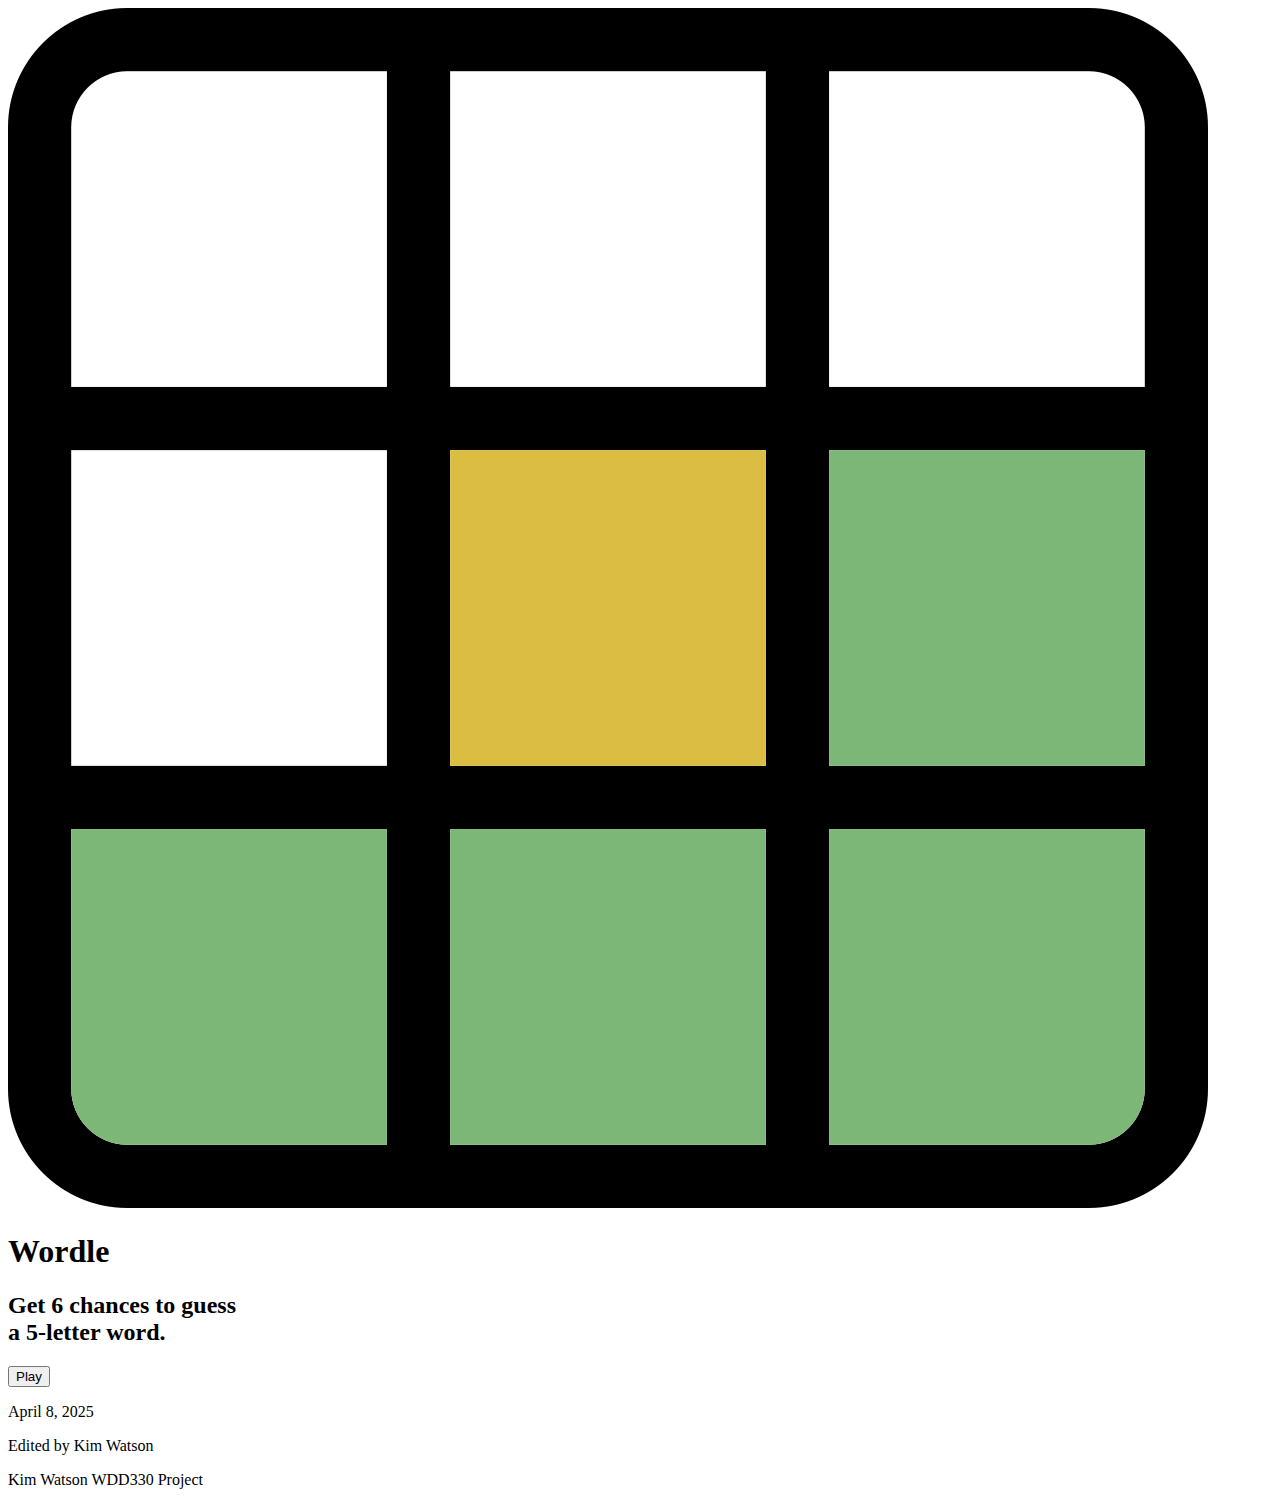
==== landing.html @ c545abb3 "added initial project files" ====
<!DOCTYPE html>
<html lang="en">
<head>
    <meta charset="UTF-8">
    <meta name="viewport" content="width=device-width, initial-scale=1.0">
    <title>Wordle</title>
    <link rel="stylesheet" href="styles/landing.css">
</head>
<body>
    <main>
        <div><img src='images/icon.png'></div>
        <div><h1>Wordle</h1></div>
        <div><h2>Get 6 chances to guess<br>a 5-letter word.</h2></div>
        <div><button class='play-button'>Play</button></div>
        <div>
            <p>April 8, 2025</p>
            <p>Edited by Kim Watson</p>
        </div>
    </main>
    <footer>
        <p>Kim Watson WDD330 Project</p>
    </footer>
    <script src="js/landing.js"></script>
</body>
</html>
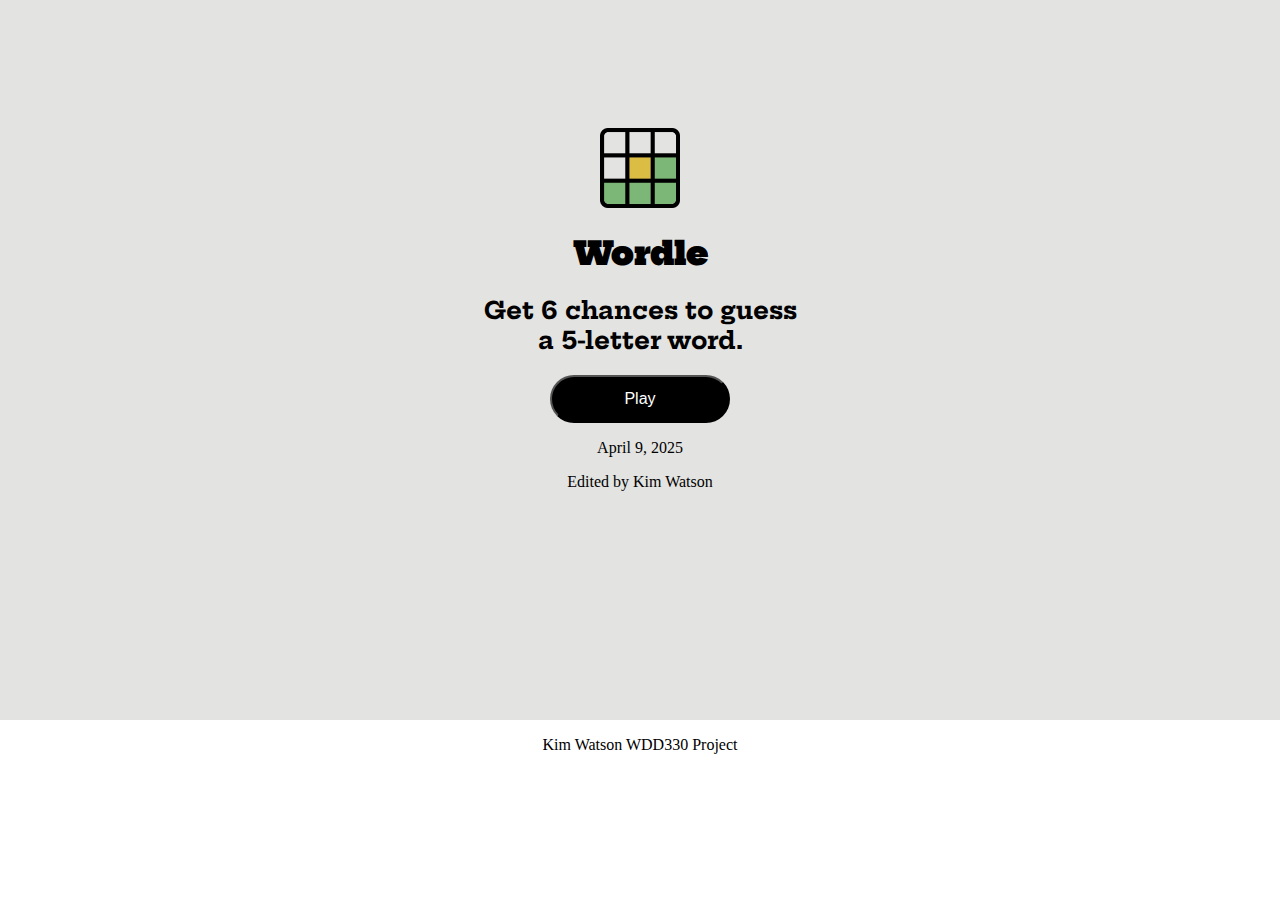
==== commit d21545f4: "updated date" ====
--- a/landing.html
+++ b/landing.html
@@ -13,7 +13,7 @@
         <div><h2>Get 6 chances to guess<br>a 5-letter word.</h2></div>
         <div><button class='play-button'>Play</button></div>
         <div>
-            <p>April 8, 2025</p>
+            <p>April 9, 2025</p>
             <p>Edited by Kim Watson</p>
         </div>
     </main>
--- a/styles/landing.css
+++ b/styles/landing.css
@@ -0,0 +1,47 @@
+@import url('https://fonts.googleapis.com/css2?family=Assistant:wght@200..800&family=Fauna+One&family=Hepta+Slab&display=swap');
+
+body {
+    height: 100%;
+    margin: 0 auto;
+    min-height: 100vh;
+    display: flex;
+    flex-direction: column;
+}
+
+main {
+    flex: 0 0 80vh;
+    background-color: #E3E3E1;
+    text-align: center;
+}
+
+img {
+    height: 80px;
+    width: 80px;
+    padding-top: 10%;
+}
+
+h1 {
+    font-family: 'Hepta Slab', serif;
+    font-weight: 900;
+}
+
+h2 {
+    font-family: 'Hepta Slab', serif;
+}
+
+.play-button {
+    background-color: black;
+    color: white;
+    font-size: 1rem;
+    height: 3rem;
+    width: 180px;
+    border-radius: 25px;
+    cursor: pointer;
+}
+
+footer {
+    flex: 0 0 20vh;
+    display: flex;
+    text-align: center;
+    justify-content: center;
+}